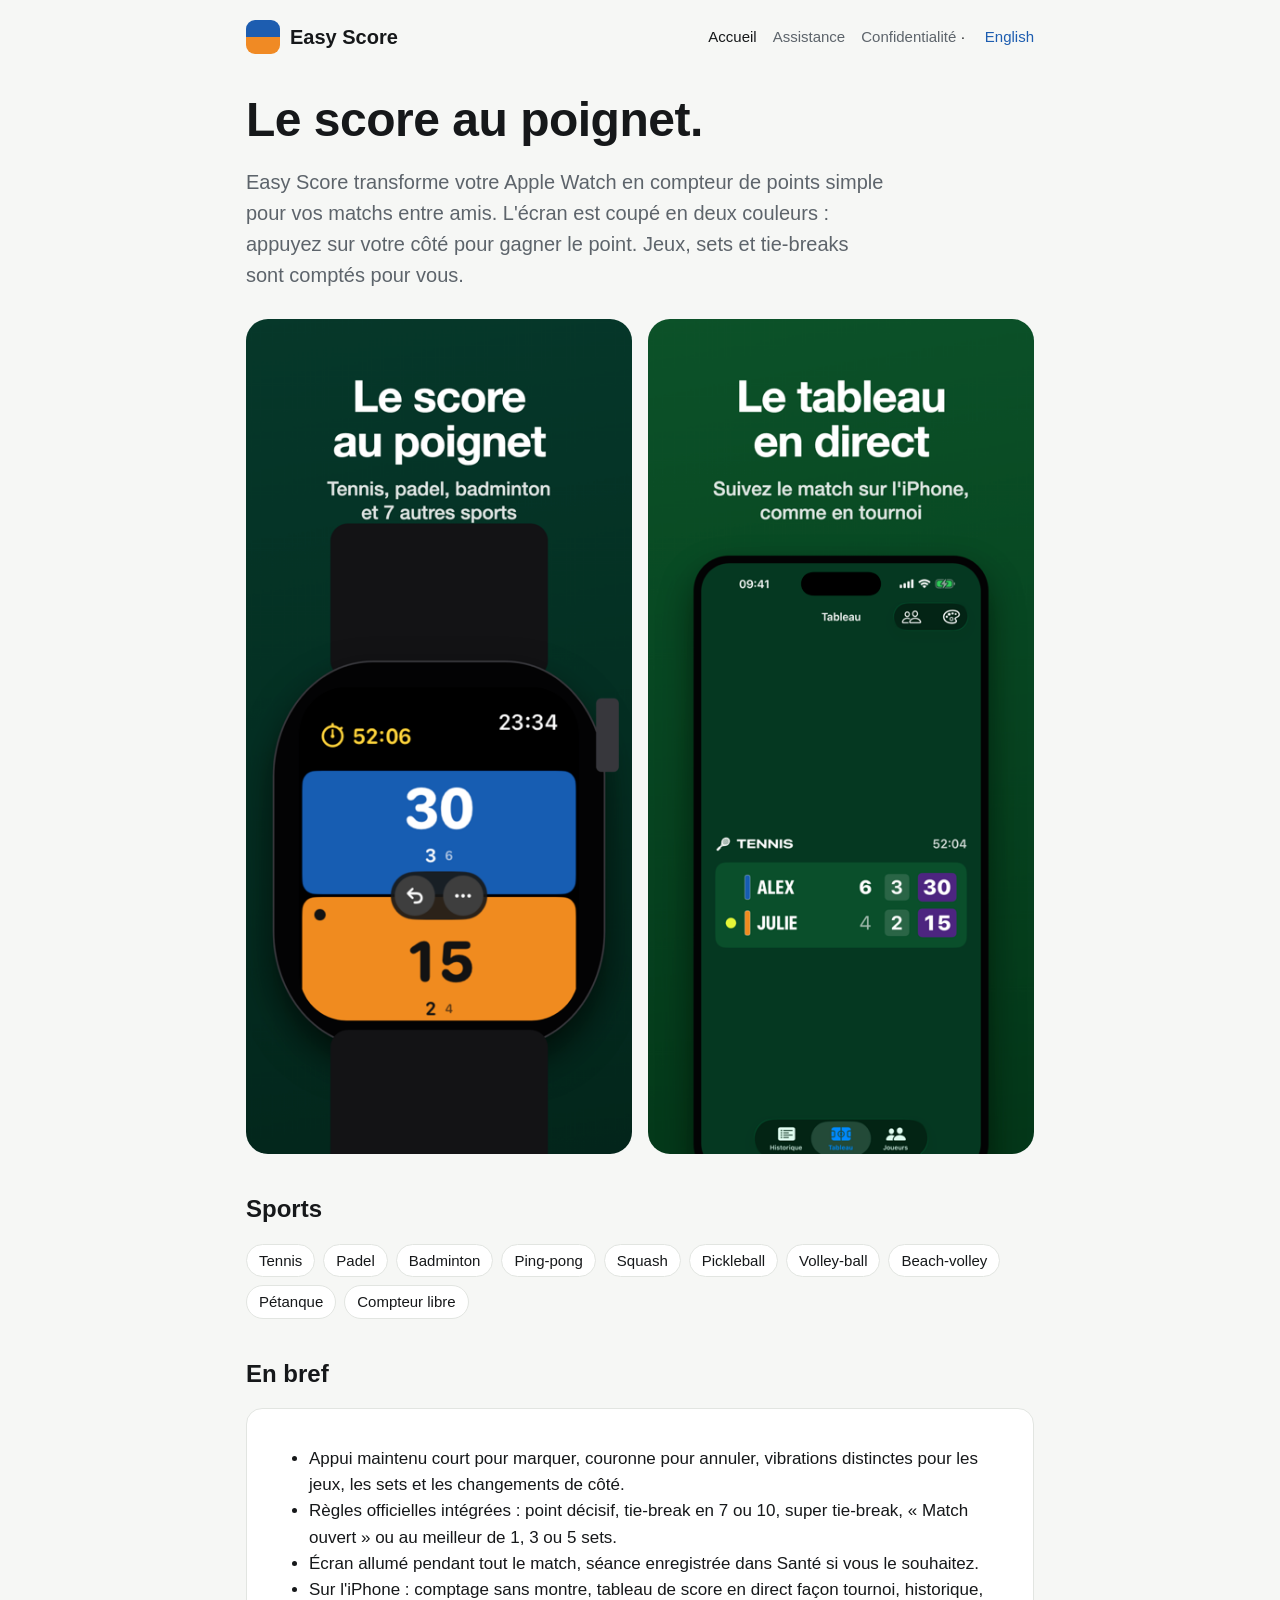
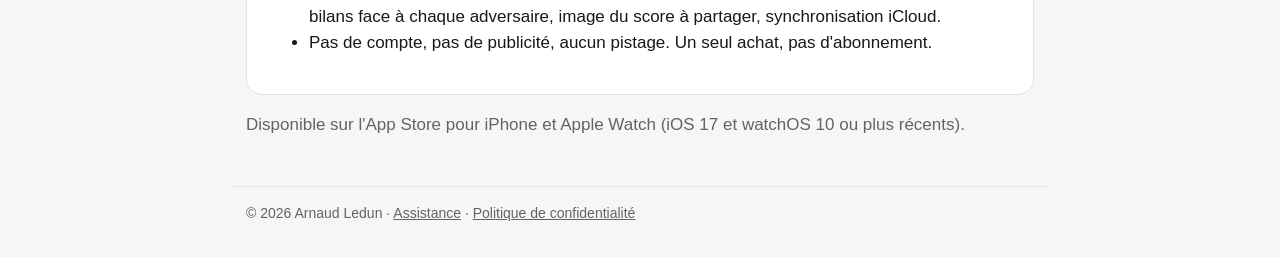
==== fr/index.html @ 3e371106 "Site Easy Score : accueil, assistance, confidentialité (EN, FR)" ====
<!doctype html>
<html lang="fr">
<head>
<meta charset="utf-8">
<meta name="viewport" content="width=device-width, initial-scale=1">
<title>Easy Score : compteur de points pour Apple Watch</title>
<meta name="description" content="Comptez les points au tennis, padel, badminton, ping-pong, pickleball et plus depuis votre Apple Watch. Un appui par point.">
<link rel="stylesheet" href="../style.css">
<link rel="alternate" hreflang="en" href="../">
</head>
<body>
<header>
  <a class="brand" href="./"><span class="logo"><span></span><span></span></span>Easy Score</a>
  <nav><a href="./" aria-current="page">Accueil</a><a href="support.html">Assistance</a><a href="privacy.html">Confidentialité</a> <span class="lang">· <a href="../">English</a></span></nav>
</header>
<main>
  <h1>Le score au poignet.</h1>
  <p class="lead">Easy Score transforme votre Apple Watch en compteur de points simple pour vos matchs entre amis. L'écran est coupé en deux couleurs : appuyez sur votre côté pour gagner le point. Jeux, sets et tie-breaks sont comptés pour vous.</p>

  <div class="shots">
    <img src="../img/watch-fr.png" alt="Easy Score sur Apple Watch pendant un match de tennis">
    <img src="../img/board-fr.png" alt="Tableau de score en direct sur l'iPhone">
  </div>

  <h2>Sports</h2>
  <ul class="sports">
    <li>Tennis</li><li>Padel</li><li>Badminton</li><li>Ping-pong</li><li>Squash</li>
    <li>Pickleball</li><li>Volley-ball</li><li>Beach-volley</li><li>Pétanque</li><li>Compteur libre</li>
  </ul>

  <h2>En bref</h2>
  <div class="card">
    <ul>
      <li>Appui maintenu court pour marquer, couronne pour annuler, vibrations distinctes pour les jeux, les sets et les changements de côté.</li>
      <li>Règles officielles intégrées : point décisif, tie-break en 7 ou 10, super tie-break, « Match ouvert » ou au meilleur de 1, 3 ou 5 sets.</li>
      <li>Écran allumé pendant tout le match, séance enregistrée dans Santé si vous le souhaitez.</li>
      <li>Sur l'iPhone : comptage sans montre, tableau de score en direct façon tournoi, historique, bilans face à chaque adversaire, image du score à partager, synchronisation iCloud.</li>
      <li>Pas de compte, pas de publicité, aucun pistage. Un seul achat, pas d'abonnement.</li>
    </ul>
  </div>
  <p class="muted">Disponible sur l'App Store pour iPhone et Apple Watch (iOS 17 et watchOS 10 ou plus récents).</p>
</main>
<footer>© 2026 Arnaud Ledun · <a href="support.html">Assistance</a> · <a href="privacy.html">Politique de confidentialité</a></footer>
</body>
</html>
---- style.css ----
:root {
  --bg: #f6f7f5;
  --card: #ffffff;
  --text: #16181a;
  --muted: #5d646b;
  --accent: #1d5db0;
  --accent2: #f08a24;
  --line: #e2e5e1;
}
@media (prefers-color-scheme: dark) {
  :root {
    --bg: #0f1210;
    --card: #181c1a;
    --text: #eef1ee;
    --muted: #a4aba6;
    --accent: #6ea4ee;
    --accent2: #f5a55a;
    --line: #2a302c;
  }
}
* { box-sizing: border-box; }
body {
  margin: 0;
  background: var(--bg);
  color: var(--text);
  font: 17px/1.55 -apple-system, BlinkMacSystemFont, "SF Pro Text", "Helvetica Neue", Arial, sans-serif;
}
header, main, footer { max-width: 820px; margin: 0 auto; padding: 0 16px; }
header { display: flex; align-items: center; justify-content: space-between; gap: 12px; padding-top: 20px; flex-wrap: wrap; }
.brand { display: flex; align-items: center; gap: 10px; font-weight: 700; font-size: 20px; color: var(--text); text-decoration: none; }
.logo { width: 34px; height: 34px; border-radius: 9px; overflow: hidden; display: grid; grid-template-rows: 1fr 1fr; }
.logo span:first-child { background: var(--accent); }
.logo span:last-child { background: var(--accent2); }
nav a { color: var(--muted); text-decoration: none; margin-left: 16px; font-size: 15px; }
nav a:hover, nav a[aria-current] { color: var(--text); }
.lang { font-size: 14px; }
.lang a { color: var(--accent); text-decoration: none; }
h1 { font-size: clamp(32px, 6vw, 48px); line-height: 1.1; margin: 40px 0 12px; letter-spacing: -0.5px; }
h2 { font-size: 24px; margin: 36px 0 8px; }
h3 { font-size: 18px; margin: 24px 0 4px; }
p, li { color: var(--text); }
.lead { font-size: 20px; color: var(--muted); max-width: 640px; }
.muted { color: var(--muted); }
.shots { display: grid; grid-template-columns: repeat(auto-fit, minmax(220px, 1fr)); gap: 16px; margin: 28px 0; }
.shots img { width: 100%; border-radius: 22px; display: block; }
.card { background: var(--card); border: 1px solid var(--line); border-radius: 16px; padding: 20px 22px; margin: 16px 0; }
.sports { display: flex; flex-wrap: wrap; gap: 8px; padding: 0; list-style: none; }
.sports li { background: var(--card); border: 1px solid var(--line); border-radius: 999px; padding: 4px 12px; font-size: 15px; }
a { color: var(--accent); }
.button { display: inline-block; background: var(--accent); color: #fff; padding: 12px 20px; border-radius: 12px; text-decoration: none; font-weight: 600; }
footer { border-top: 1px solid var(--line); margin-top: 48px; padding-top: 16px; padding-bottom: 32px; font-size: 14px; color: var(--muted); }
footer a { color: var(--muted); }
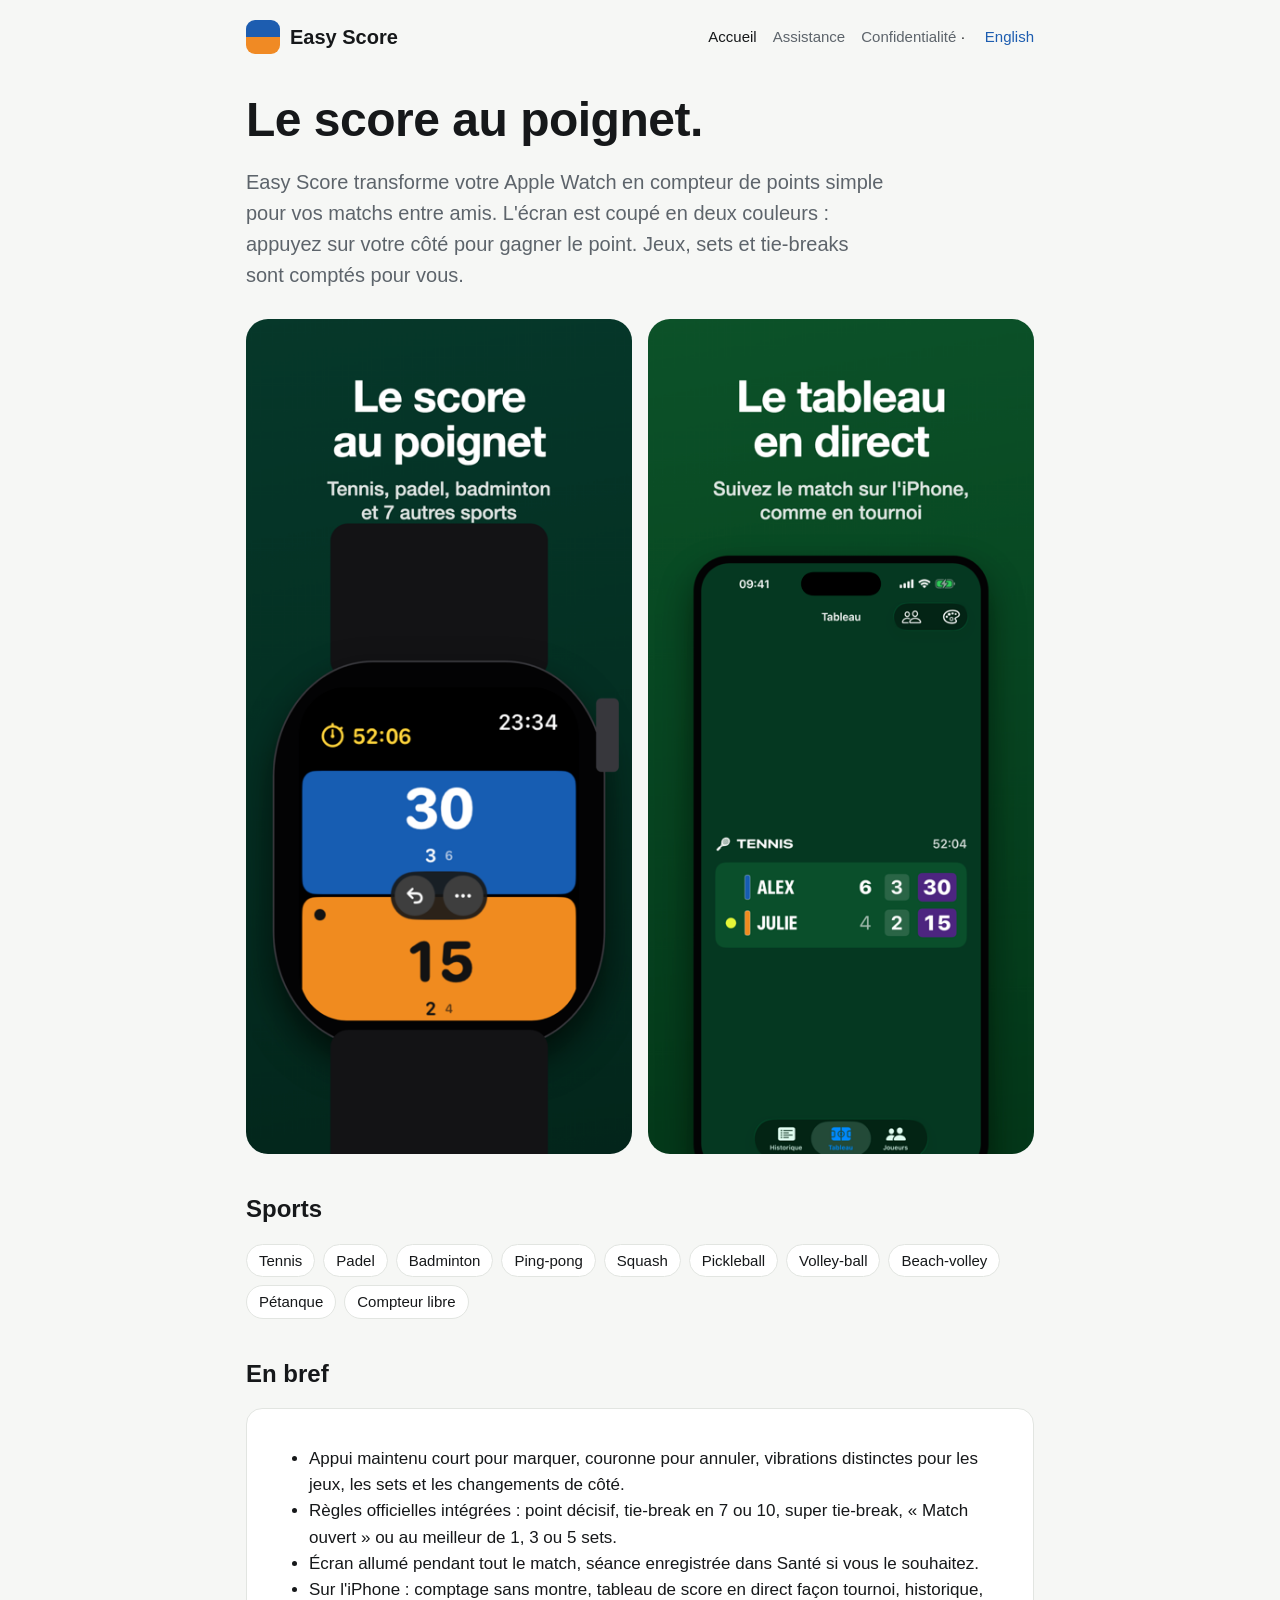
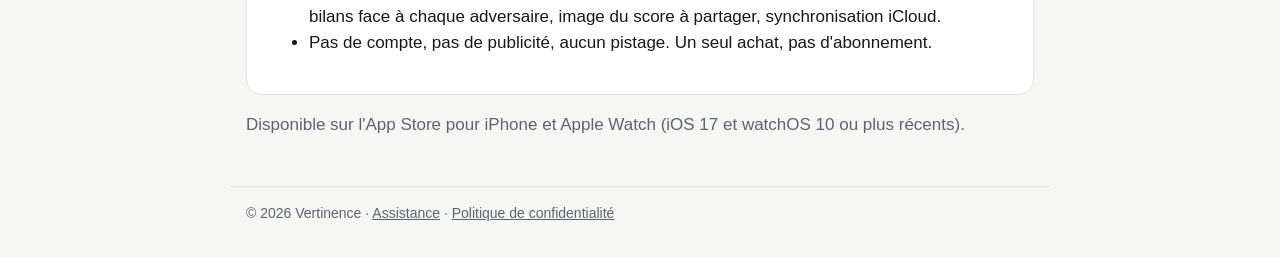
==== commit 298a43f0: "Éditeur : Vertinence" ====
--- a/fr/index.html
+++ b/fr/index.html
@@ -40,6 +40,6 @@
   </div>
   <p class="muted">Disponible sur l'App Store pour iPhone et Apple Watch (iOS 17 et watchOS 10 ou plus récents).</p>
 </main>
-<footer>© 2026 Arnaud Ledun · <a href="support.html">Assistance</a> · <a href="privacy.html">Politique de confidentialité</a></footer>
+<footer>© 2026 Vertinence · <a href="support.html">Assistance</a> · <a href="privacy.html">Politique de confidentialité</a></footer>
 </body>
 </html>
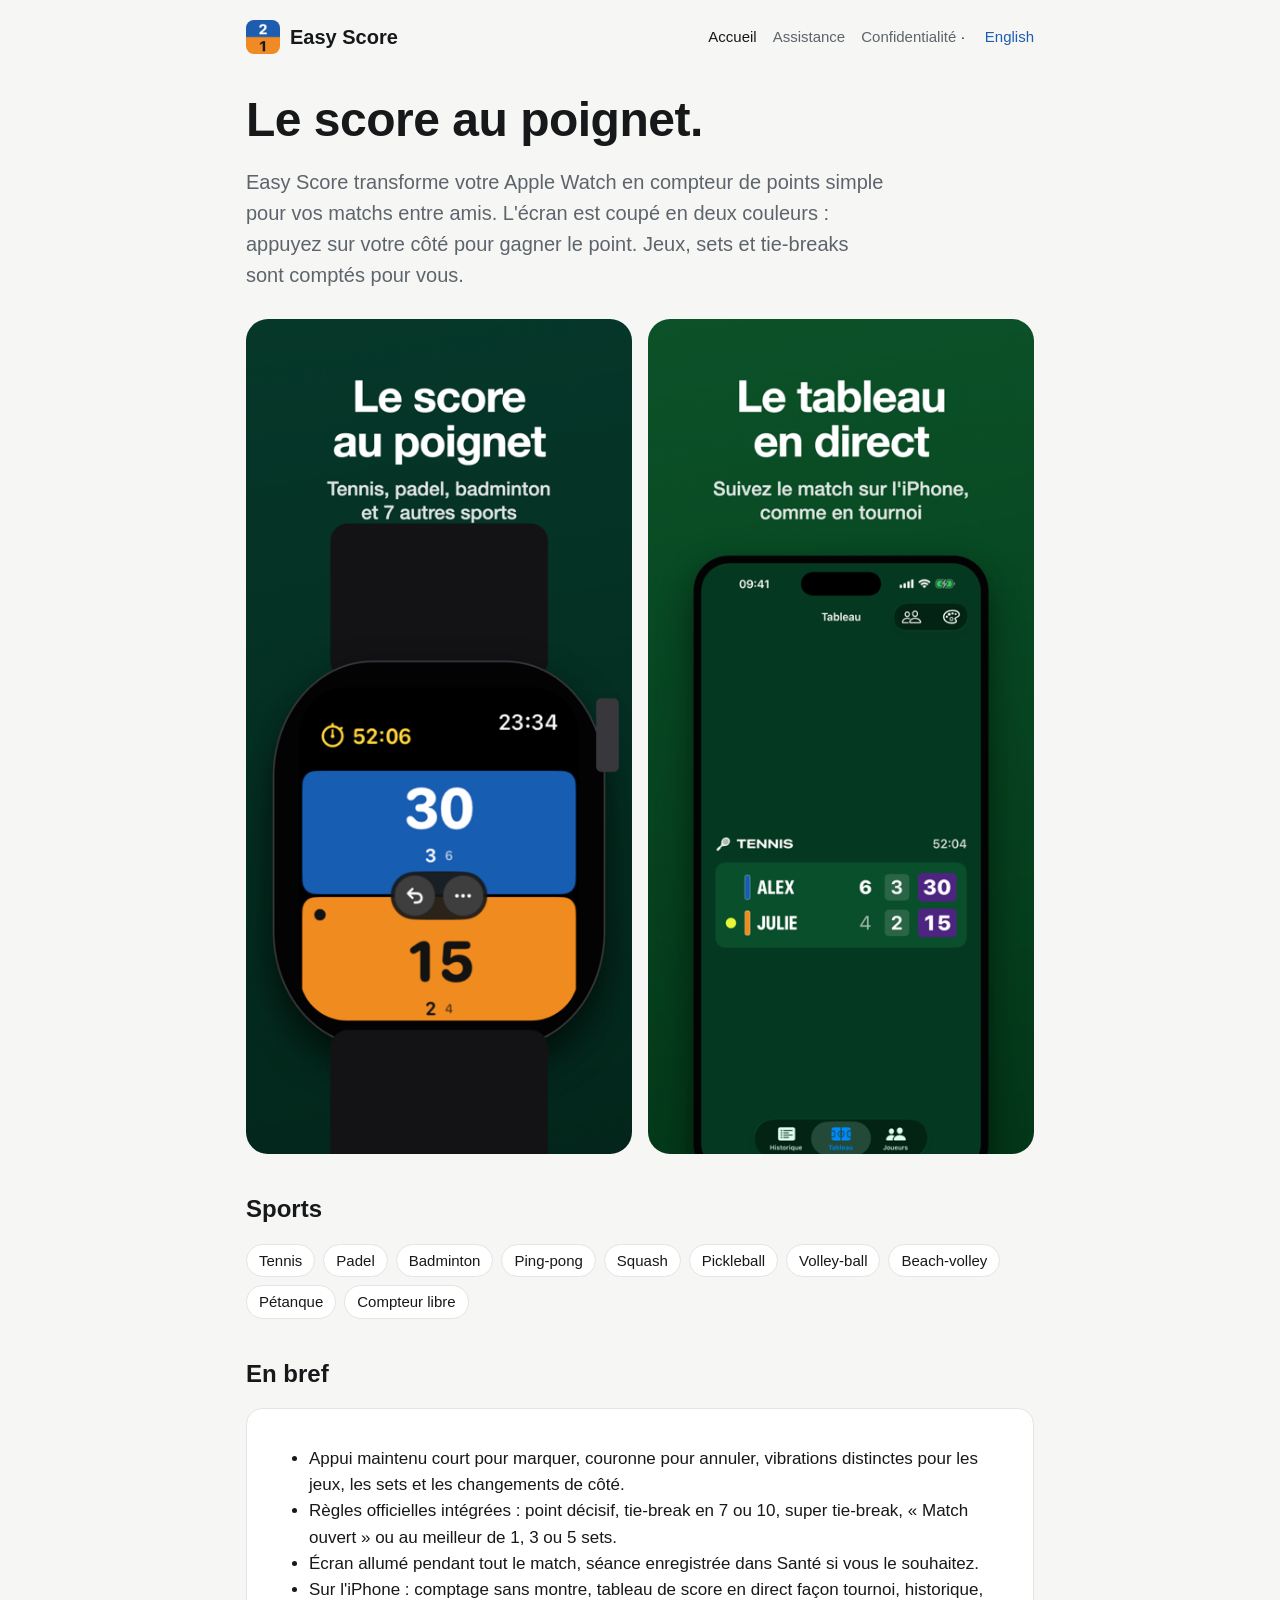
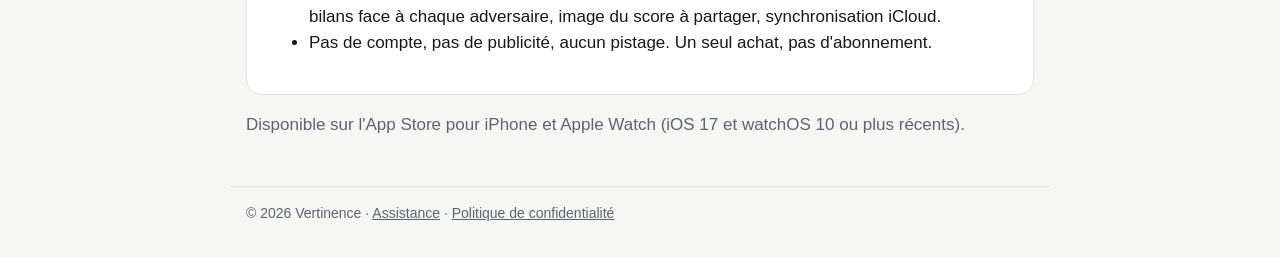
==== commit 148b29bb: "Icône définitive dans l'en-tête et comme icône d'onglet" ====
--- a/fr/index.html
+++ b/fr/index.html
@@ -6,11 +6,13 @@
 <title>Easy Score : compteur de points pour Apple Watch</title>
 <meta name="description" content="Comptez les points au tennis, padel, badminton, ping-pong, pickleball et plus depuis votre Apple Watch. Un appui par point.">
 <link rel="stylesheet" href="../style.css">
+<link rel="icon" href="../img/favicon.png">
+<link rel="apple-touch-icon" href="../img/icon.png">
 <link rel="alternate" hreflang="en" href="../">
 </head>
 <body>
 <header>
-  <a class="brand" href="./"><span class="logo"><span></span><span></span></span>Easy Score</a>
+  <a class="brand" href="./"><img class="logo" src="../img/icon.png" alt="">Easy Score</a>
   <nav><a href="./" aria-current="page">Accueil</a><a href="support.html">Assistance</a><a href="privacy.html">Confidentialité</a> <span class="lang">· <a href="../">English</a></span></nav>
 </header>
 <main>
--- a/style.css
+++ b/style.css
@@ -28,9 +28,7 @@
 header, main, footer { max-width: 820px; margin: 0 auto; padding: 0 16px; }
 header { display: flex; align-items: center; justify-content: space-between; gap: 12px; padding-top: 20px; flex-wrap: wrap; }
 .brand { display: flex; align-items: center; gap: 10px; font-weight: 700; font-size: 20px; color: var(--text); text-decoration: none; }
-.logo { width: 34px; height: 34px; border-radius: 9px; overflow: hidden; display: grid; grid-template-rows: 1fr 1fr; }
-.logo span:first-child { background: var(--accent); }
-.logo span:last-child { background: var(--accent2); }
+.logo { width: 34px; height: 34px; border-radius: 8px; display: block; }
 nav a { color: var(--muted); text-decoration: none; margin-left: 16px; font-size: 15px; }
 nav a:hover, nav a[aria-current] { color: var(--text); }
 .lang { font-size: 14px; }
@@ -48,5 +46,20 @@
 .sports li { background: var(--card); border: 1px solid var(--line); border-radius: 999px; padding: 4px 12px; font-size: 15px; }
 a { color: var(--accent); }
 .button { display: inline-block; background: var(--accent); color: #fff; padding: 12px 20px; border-radius: 12px; text-decoration: none; font-weight: 600; }
+form.support { display: grid; gap: 14px; margin-top: 8px; }
+form.support label { display: grid; gap: 6px; font-weight: 600; font-size: 15px; }
+form.support .optional { font-weight: 400; color: var(--muted); }
+form.support input, form.support select, form.support textarea {
+  font: inherit; color: var(--text); background: var(--bg);
+  border: 1px solid var(--line); border-radius: 10px; padding: 10px 12px; width: 100%;
+}
+form.support textarea { min-height: 140px; resize: vertical; }
+form.support input:focus, form.support select:focus, form.support textarea:focus { outline: 2px solid var(--accent); border-color: transparent; }
+form.support button { justify-self: start; border: 0; cursor: pointer; font: inherit; }
+form.support button:disabled { opacity: .6; cursor: default; }
+form.support .hidden { display: none; }
+.status { min-height: 1.5em; font-size: 15px; color: var(--muted); }
+.status.ok { color: #2e8b57; }
+.status.error { color: #c0392b; }
 footer { border-top: 1px solid var(--line); margin-top: 48px; padding-top: 16px; padding-bottom: 32px; font-size: 14px; color: var(--muted); }
 footer a { color: var(--muted); }
